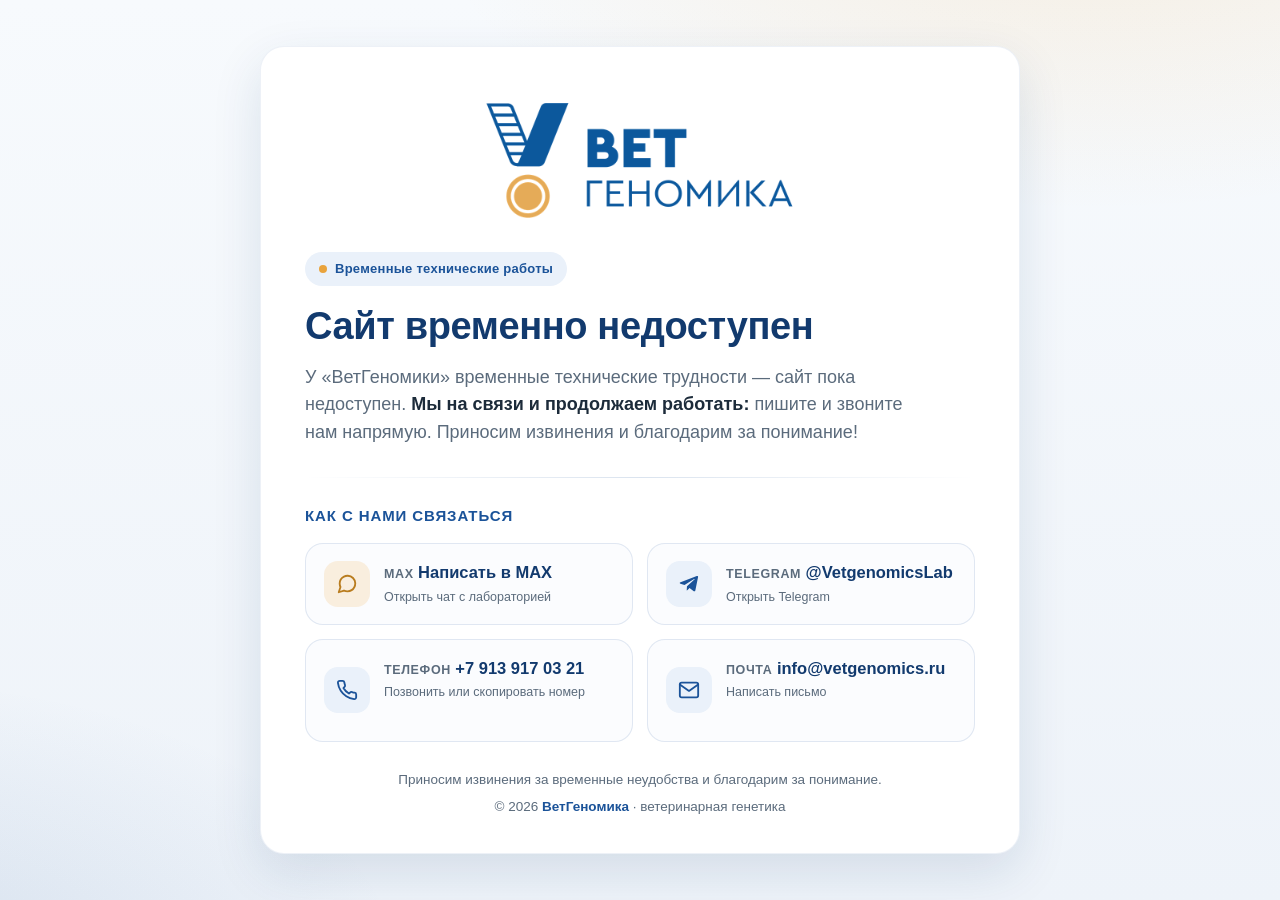
==== index.html @ 29ec6fcc "Add files via upload" ====
<!DOCTYPE html>
<html lang="ru">
<head>
<meta charset="UTF-8">
<meta name="viewport" content="width=device-width, initial-scale=1.0">
<title>ВетГеномика — сайт временно недоступен</title>
<meta name="description" content="У «ВетГеномики» временные технические трудности. Мы на связи и продолжаем работать: телефон, MAX, Telegram и почта.">
<meta property="og:title" content="ВетГеномика — сайт временно недоступен">
<meta property="og:description" content="Временные технические трудности. Мы на связи: +7 913 917 03 21, Telegram @VetgenomicsLab, info@vetgenomics.ru">
<meta property="og:type" content="website">
<link rel="icon" href="data:image/svg+xml,%3Csvg xmlns='http://www.w3.org/2000/svg' viewBox='0 0 64 64'%3E%3Ccircle cx='32' cy='32' r='30' fill='%231b5399'/%3E%3Ctext x='32' y='44' font-family='Arial' font-size='36' font-weight='bold' fill='%23fff' text-anchor='middle'%3EV%3C/text%3E%3C/svg%3E">
<style>
  :root {
    --blue: #1b5399;
    --blue-dark: #123a6e;
    --blue-soft: #eaf1fa;
    --gold: #e9a33c;
    --ink: #1c2b3a;
    --muted: #5b6b7c;
    --card: #ffffff;
    --radius: 18px;
    --shadow: 0 18px 50px rgba(18, 58, 110, 0.12);
  }

  * { margin: 0; padding: 0; box-sizing: border-box; }

  html { -webkit-text-size-adjust: 100%; }

  body {
    font-family: "Segoe UI", Roboto, "Helvetica Neue", Arial, sans-serif;
    color: var(--ink);
    background:
      radial-gradient(1100px 500px at 85% -10%, rgba(233, 163, 60, 0.14), transparent 60%),
      radial-gradient(900px 520px at -10% 110%, rgba(27, 83, 153, 0.12), transparent 60%),
      linear-gradient(180deg, #f7fafd 0%, #eef3f9 100%);
    min-height: 100vh;
    display: flex;
    align-items: center;
    justify-content: center;
    padding: 32px 16px;
    line-height: 1.55;
  }

  .wrap {
    width: 100%;
    max-width: 760px;
  }

  .card {
    background: var(--card);
    border-radius: calc(var(--radius) + 6px);
    box-shadow: var(--shadow);
    padding: 44px 44px 36px;
    border: 1px solid rgba(27, 83, 153, 0.08);
    animation: rise .5s ease both;
  }

  @keyframes rise {
    from { opacity: 0; transform: translateY(14px); }
    to   { opacity: 1; transform: none; }
  }

  .logo {
    display: block;
    width: min(320px, 78%);
    height: auto;
    margin: 0 auto 26px;
  }

  .pill {
    display: inline-flex;
    align-items: center;
    gap: 8px;
    background: var(--blue-soft);
    color: var(--blue);
    font-size: 13px;
    font-weight: 600;
    letter-spacing: .02em;
    padding: 7px 14px;
    border-radius: 999px;
    margin-bottom: 18px;
  }

  .pill .dot {
    width: 8px; height: 8px;
    border-radius: 50%;
    background: var(--gold);
    box-shadow: 0 0 0 0 rgba(233, 163, 60, .55);
    animation: pulse 2s infinite;
  }

  @keyframes pulse {
    0%   { box-shadow: 0 0 0 0 rgba(233, 163, 60, .55); }
    70%  { box-shadow: 0 0 0 9px rgba(233, 163, 60, 0); }
    100% { box-shadow: 0 0 0 0 rgba(233, 163, 60, 0); }
  }

  h1 {
    font-size: clamp(26px, 5vw, 38px);
    line-height: 1.2;
    letter-spacing: -0.01em;
    margin-bottom: 14px;
    color: var(--blue-dark);
  }

  .lead {
    font-size: clamp(16px, 2.4vw, 18px);
    color: var(--muted);
    max-width: 60ch;
    margin-bottom: 8px;
  }

  .lead strong { color: var(--ink); font-weight: 600; }

  .divider {
    height: 1px;
    background: linear-gradient(90deg, transparent, rgba(27, 83, 153, 0.16), transparent);
    margin: 30px 0 26px;
  }

  .contacts-title {
    font-size: 15px;
    font-weight: 700;
    text-transform: uppercase;
    letter-spacing: .06em;
    color: var(--blue);
    margin-bottom: 16px;
  }

  .contacts {
    display: grid;
    grid-template-columns: repeat(2, 1fr);
    gap: 14px;
  }

  .contact {
    display: flex;
    align-items: center;
    gap: 14px;
    text-decoration: none;
    color: inherit;
    background: #fbfcfe;
    border: 1px solid rgba(27, 83, 153, 0.12);
    border-radius: var(--radius);
    padding: 16px 18px;
    transition: transform .18s ease, box-shadow .18s ease, border-color .18s ease, background .18s ease;
  }

  .contact:hover,
  .contact:focus-visible {
    transform: translateY(-2px);
    border-color: rgba(27, 83, 153, 0.35);
    background: #fff;
    box-shadow: 0 12px 28px rgba(18, 58, 110, 0.12);
    outline: none;
  }

  .icon {
    flex: 0 0 46px;
    width: 46px; height: 46px;
    border-radius: 14px;
    display: grid;
    place-items: center;
    background: var(--blue-soft);
    color: var(--blue);
  }

  .icon.gold { background: rgba(233, 163, 60, 0.16); color: #b97c1e; }
  .icon svg { width: 22px; height: 22px; display: block; }

  .meta { min-width: 0; }

  .label {
    font-size: 12.5px;
    text-transform: uppercase;
    letter-spacing: .05em;
    color: var(--muted);
    font-weight: 600;
  }

  .value {
    font-size: 16.5px;
    font-weight: 700;
    color: var(--blue-dark);
    word-break: break-word;
  }

  .value small {
    display: block;
    font-size: 12.5px;
    font-weight: 500;
    color: var(--muted);
    margin-top: 2px;
  }

  .footer {
    margin-top: 28px;
    text-align: center;
    font-size: 13.5px;
    color: var(--muted);
  }

  .footer .brand { color: var(--blue); font-weight: 600; }

  .copy-note {
    display: block;
    margin-top: 4px;
    font-size: 11.5px;
    color: var(--gold);
    opacity: 0;
    transition: opacity .25s ease;
    min-height: 15px;
  }

  .contact.copied .copy-note { opacity: 1; }

  @media (max-width: 560px) {
    .card { padding: 30px 20px 26px; }
    .contacts { grid-template-columns: 1fr; }
    .logo { width: min(260px, 88%); }
    .contact { padding: 14px 15px; }
    .value { font-size: 15.5px; }
  }

  @media (prefers-reduced-motion: reduce) {
    * { animation: none !important; transition: none !important; }
  }
</style>
</head>
<body>
  <main class="wrap">
    <section class="card">
      <img class="logo" src="[data-uri]" alt="ВетГеномика — ветеринарная генетика">

      <span class="pill"><span class="dot"></span>Временные технические работы</span>

      <h1>Сайт временно недоступен</h1>

      <p class="lead">
        У «ВетГеномики» временные технические трудности — сайт пока недоступен.
        <strong>Мы на связи и продолжаем работать:</strong> пишите и звоните нам напрямую.
        Приносим извинения и благодарим за понимание!
      </p>

      <div class="divider"></div>

      <h2 class="contacts-title">Как с нами связаться</h2>

      <div class="contacts">
        <a class="contact" href="https://max.ru/u/f9LHodD0cOKUNSVTdu6Nioo7WixTDZU90xUya7tchebdJlv9yIjkWW4z6w8" target="_blank" rel="noopener">
          <span class="icon gold">
            <svg viewBox="0 0 24 24" fill="none" stroke="currentColor" stroke-width="2" stroke-linecap="round" stroke-linejoin="round" aria-hidden="true">
              <path d="M21 11.5a8.38 8.38 0 0 1-.9 3.8 8.5 8.5 0 0 1-7.6 4.7 8.38 8.38 0 0 1-3.8-.9L3 21l1.9-5.7a8.38 8.38 0 0 1-.9-3.8 8.5 8.5 0 0 1 4.7-7.6 8.38 8.38 0 0 1 3.8-.9h.5a8.48 8.48 0 0 1 8 8v.5z"/>
            </svg>
          </span>
          <span class="meta">
            <span class="label">MAX</span>
            <span class="value">Написать в MAX<small>Открыть чат с лабораторией</small></span>
          </span>
        </a>

        <a class="contact" href="https://t.me/VetgenomicsLab" target="_blank" rel="noopener">
          <span class="icon">
            <svg viewBox="0 0 24 24" fill="currentColor" aria-hidden="true">
              <path d="M21.9 4.3 18.9 19c-.2 1-.8 1.2-1.7.8l-4.6-3.4-2.2 2.1c-.2.2-.5.5-.9.5l.3-4.6 8.4-7.6c.4-.3-.1-.5-.6-.2L7.1 13 2.6 11.6c-1-.3-1-1 .2-1.4l17.7-6.8c.8-.3 1.5.2 1.4 1z"/>
            </svg>
          </span>
          <span class="meta">
            <span class="label">Telegram</span>
            <span class="value">@VetgenomicsLab<small>Открыть Telegram</small></span>
          </span>
        </a>

        <a class="contact" href="tel:+79139170321" data-copy="+7 913 917 03 21">
          <span class="icon">
            <svg viewBox="0 0 24 24" fill="none" stroke="currentColor" stroke-width="2" stroke-linecap="round" stroke-linejoin="round" aria-hidden="true">
              <path d="M22 16.9v3a2 2 0 0 1-2.2 2 19.8 19.8 0 0 1-8.6-3.1 19.5 19.5 0 0 1-6-6A19.8 19.8 0 0 1 2.1 4.2 2 2 0 0 1 4.1 2h3a2 2 0 0 1 2 1.7c.1 1 .4 1.9.7 2.8a2 2 0 0 1-.5 2.1L8.1 9.9a16 16 0 0 0 6 6l1.3-1.2a2 2 0 0 1 2.1-.5c.9.3 1.8.6 2.8.7a2 2 0 0 1 1.7 2z"/>
            </svg>
          </span>
          <span class="meta">
            <span class="label">Телефон</span>
            <span class="value">+7 913 917 03 21<small>Позвонить или скопировать номер</small></span>
            <span class="copy-note">Номер скопирован</span>
          </span>
        </a>

        <a class="contact" href="mailto:info@vetgenomics.ru" data-copy="info@vetgenomics.ru">
          <span class="icon">
            <svg viewBox="0 0 24 24" fill="none" stroke="currentColor" stroke-width="2" stroke-linecap="round" stroke-linejoin="round" aria-hidden="true">
              <rect x="2" y="4" width="20" height="16" rx="2"/>
              <path d="m22 6-10 7L2 6"/>
            </svg>
          </span>
          <span class="meta">
            <span class="label">Почта</span>
            <span class="value">info@vetgenomics.ru<small>Написать письмо</small></span>
            <span class="copy-note">Адрес скопирован</span>
          </span>
        </a>
      </div>

      <footer class="footer">
        <p>Приносим извинения за временные неудобства и благодарим за понимание.</p>
        <p style="margin-top:6px">© <span id="year">2026</span> <span class="brand">ВетГеномика</span> · ветеринарная генетика</p>
      </footer>
    </section>
  </main>

  <script>
    document.getElementById('year').textContent = new Date().getFullYear();

    function fallbackCopy(text) {
      var ta = document.createElement('textarea');
      ta.value = text;
      ta.style.position = 'fixed';
      ta.style.opacity = '0';
      document.body.appendChild(ta);
      ta.select();
      try { document.execCommand('copy'); } catch (e) {}
      document.body.removeChild(ta);
    }

    document.querySelectorAll('[data-copy]').forEach(function (el) {
      var timer;
      el.addEventListener('click', function () {
        var text = el.getAttribute('data-copy');
        if (navigator.clipboard && navigator.clipboard.writeText) {
          navigator.clipboard.writeText(text).catch(function () { fallbackCopy(text); });
        } else {
          fallbackCopy(text);
        }
        el.classList.add('copied');
        clearTimeout(timer);
        timer = setTimeout(function () { el.classList.remove('copied'); }, 1800);
      });
    });
  </script>
</body>
</html>
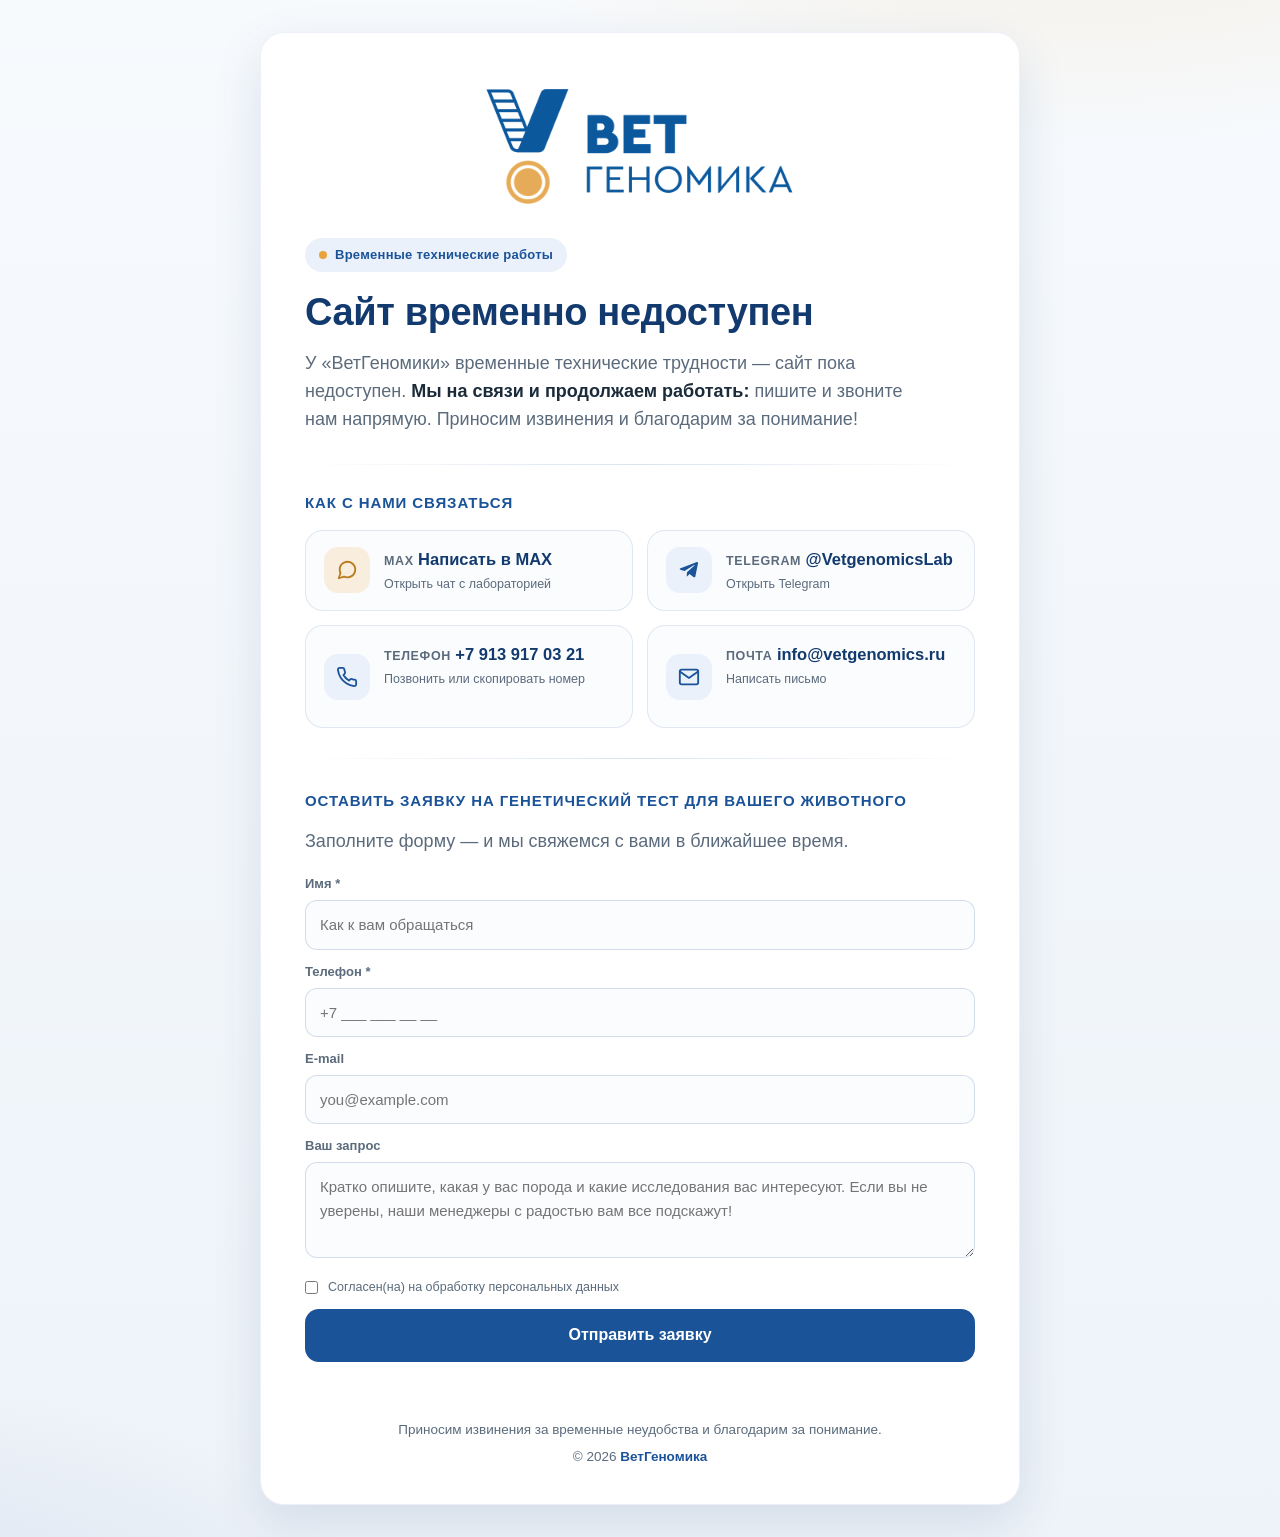
==== commit 4be20287: "Добавлена форма обратной связи" ====
--- a/index.html
+++ b/index.html
@@ -214,6 +214,84 @@
 
   .contact.copied .copy-note { opacity: 1; }
 
+  .form-wrap { margin-top: 30px; }
+
+  .form-grid { display: grid; gap: 12px; }
+
+  .field label {
+    display: block;
+    font-size: 13px;
+    font-weight: 600;
+    color: var(--muted);
+    margin-bottom: 6px;
+  }
+
+  .field input,
+  .field textarea {
+    width: 100%;
+    padding: 12px 14px;
+    font: inherit;
+    font-size: 15px;
+    color: var(--ink);
+    background: #fbfcfe;
+    border: 1px solid rgba(27, 83, 153, 0.18);
+    border-radius: 12px;
+    transition: border-color .15s ease, box-shadow .15s ease;
+    resize: vertical;
+  }
+
+  .field input:focus,
+  .field textarea:focus {
+    outline: none;
+    border-color: var(--blue);
+    box-shadow: 0 0 0 3px rgba(27, 83, 153, 0.12);
+  }
+
+  .consent {
+    display: flex;
+    align-items: flex-start;
+    gap: 10px;
+    font-size: 12.5px;
+    color: var(--muted);
+    cursor: pointer;
+  }
+
+  .consent input { margin-top: 3px; accent-color: var(--blue); }
+
+  .submit {
+    appearance: none;
+    border: none;
+    background: var(--blue);
+    color: #fff;
+    font: inherit;
+    font-size: 16px;
+    font-weight: 700;
+    padding: 14px 22px;
+    border-radius: 14px;
+    cursor: pointer;
+    transition: background .15s ease, transform .15s ease;
+  }
+
+  .submit:hover { background: var(--blue-dark); transform: translateY(-1px); }
+  .submit:disabled { opacity: .65; cursor: default; transform: none; }
+
+  .form-err {
+    min-height: 18px;
+    font-size: 13px;
+    color: #c0392b;
+  }
+
+  .form-success {
+    display: none;
+    text-align: center;
+    padding: 22px 8px;
+  }
+
+  .form-success h3 { color: var(--blue-dark); font-size: 20px; margin-bottom: 8px; }
+  .form-success p { color: var(--muted); font-size: 15px; }
+
+  .hp { position: absolute; left: -9999px; opacity: 0; height: 0; overflow: hidden; }
+
   @media (max-width: 560px) {
     .card { padding: 30px 20px 26px; }
     .contacts { grid-template-columns: 1fr; }
@@ -299,9 +377,48 @@
         </a>
       </div>
 
+      <div class="divider"></div>
+
+      <section class="form-wrap" id="lead">
+        <h2 class="contacts-title">Оставить заявку на генетический тест для вашего животного</h2>
+        <p class="lead" style="margin-bottom:18px">Заполните форму — и мы свяжемся с вами в ближайшее время.</p>
+
+        <form id="lead-form" name="lead" method="POST" data-netlify="true" netlify-honeypot="bot-field" novalidate>
+          <input type="hidden" name="form-name" value="lead">
+          <div class="hp"><label>Не заполняйте это поле: <input type="text" name="bot-field" tabindex="-1" autocomplete="off"></label></div>
+          <div class="form-grid">
+            <div class="field">
+              <label for="f-name">Имя *</label>
+              <input id="f-name" name="name" type="text" required maxlength="100" placeholder="Как к вам обращаться">
+            </div>
+            <div class="field">
+              <label for="f-phone">Телефон *</label>
+              <input id="f-phone" name="phone" type="tel" required maxlength="32" placeholder="+7 ___ ___ __ __">
+            </div>
+            <div class="field">
+              <label for="f-email">E-mail</label>
+              <input id="f-email" name="email" type="email" maxlength="120" placeholder="you@example.com">
+            </div>
+            <div class="field">
+              <label for="f-comment">Ваш запрос</label>
+              <textarea id="f-comment" name="comment" rows="3" maxlength="2000" placeholder="Кратко опишите, какая у вас порода и какие исследования вас интересуют. Если вы не уверены, наши менеджеры с радостью вам все подскажут!"></textarea>
+            </div>
+            <label class="consent"><input type="checkbox" id="f-consent"><span>Согласен(на) на обработку персональных данных</span></label>
+            <button class="submit" type="submit">Отправить заявку</button>
+            <p class="form-err" id="form-err" role="alert"></p>
+          </div>
+        </form>
+
+        <div class="form-success" id="form-success">
+          <h3>Заявка отправлена!</h3>
+          <p id="success-note">Мы свяжемся с вами в ближайшее время.</p>
+          <p style="margin-top:10px">Если вопрос срочный — звоните <strong>+7 913 917 03 21</strong>.</p>
+        </div>
+      </section>
+
       <footer class="footer">
         <p>Приносим извинения за временные неудобства и благодарим за понимание.</p>
-        <p style="margin-top:6px">© <span id="year">2026</span> <span class="brand">ВетГеномика</span> · ветеринарная генетика</p>
+        <p style="margin-top:6px">© <span id="year">2026</span> <span class="brand">ВетГеномика</span></p>
       </footer>
     </section>
   </main>
@@ -334,6 +451,73 @@
         timer = setTimeout(function () { el.classList.remove('copied'); }, 1800);
       });
     });
+
+    var CONFIG = { endpoint: "https://vetgenomics-lead.viftnsk.workers.dev" };
+
+    var form = document.getElementById('lead-form');
+    var errBox = document.getElementById('form-err');
+    var successBox = document.getElementById('form-success');
+
+    function showSuccess(note) {
+      form.style.display = 'none';
+      if (note) document.getElementById('success-note').textContent = note;
+      successBox.style.display = 'block';
+    }
+
+    form.addEventListener('submit', function (e) {
+      e.preventDefault();
+      errBox.textContent = '';
+      var f = form.elements;
+      var name = f['name'].value.trim();
+      var phone = f['phone'].value.trim();
+      var email = f['email'].value.trim();
+      var comment = f['comment'].value.trim();
+      if (f['bot-field'].value) return;
+      if (name.length < 2) { errBox.textContent = 'Укажите имя.'; return; }
+      if (phone.replace(/\D/g, '').length < 10) { errBox.textContent = 'Укажите корректный телефон.'; return; }
+      if (email && !/^[^\s@]+@[^\s@]+\.[^\s@]+$/.test(email)) { errBox.textContent = 'Проверьте адрес e-mail.'; return; }
+      if (!document.getElementById('f-consent').checked) { errBox.textContent = 'Отметьте согласие на обработку данных.'; return; }
+
+      var btn = form.querySelector('.submit');
+      btn.disabled = true;
+      btn.textContent = 'Отправляем…';
+
+      function onError() {
+        btn.disabled = false;
+        btn.textContent = 'Отправить заявку';
+        errBox.textContent = 'Не удалось отправить заявку. Позвоните: +7 913 917 03 21 или напишите: info@vetgenomics.ru.';
+      }
+
+      var data = { name: name, phone: phone, email: email, comment: comment, source: location.href };
+
+      if (CONFIG.endpoint) {
+        fetch(CONFIG.endpoint, {
+          method: 'POST',
+          headers: { 'Content-Type': 'application/json', 'Accept': 'application/json' },
+          body: JSON.stringify(data)
+        }).then(function (r) {
+          if (!r.ok) throw new Error();
+          showSuccess();
+        }).catch(onError);
+        return;
+      }
+
+      if (location.hostname.indexOf('netlify') !== -1) {
+        fetch('/', {
+          method: 'POST',
+          headers: { 'Content-Type': 'application/x-www-form-urlencoded' },
+          body: new URLSearchParams({ 'form-name': 'lead', name: name, phone: phone, email: email, comment: comment }).toString()
+        }).then(function (r) {
+          if (!r.ok) throw new Error();
+          showSuccess();
+        }).catch(onError);
+        return;
+      }
+
+      var mailBody = 'Имя: ' + name + '\nТелефон: ' + phone + '\nE-mail: ' + (email || '—') + '\n\n' + (comment || '');
+      window.location.href = 'mailto:info@vetgenomics.ru?subject=' + encodeURIComponent('Заявка с сайта-заглушки') + '&body=' + encodeURIComponent(mailBody);
+      showSuccess('Мы подготовили письмо в вашем почтовом клиенте — отправьте его. Если окно почты не открылось, напишите на info@vetgenomics.ru.');
+    });
   </script>
 </body>
 </html>
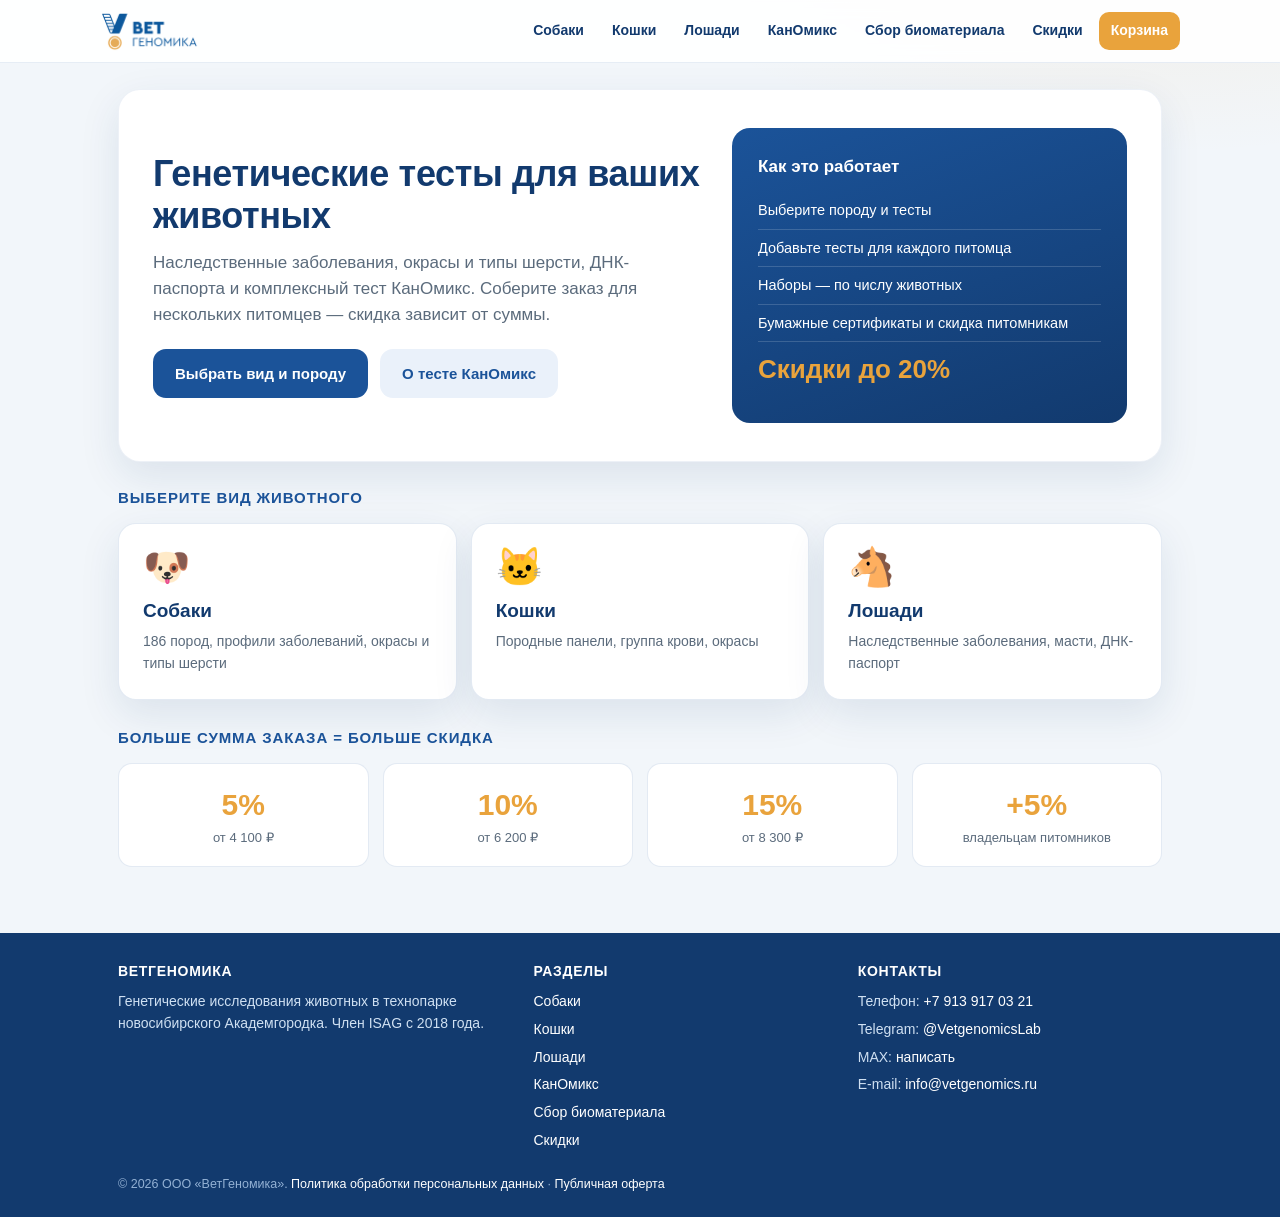
==== commit 3a2a2d91: "Сайт с корзиной" ====
--- a/index.html
+++ b/index.html
@@ -3,521 +3,68 @@
 <head>
 <meta charset="UTF-8">
 <meta name="viewport" content="width=device-width, initial-scale=1.0">
-<title>ВетГеномика — сайт временно недоступен</title>
-<meta name="description" content="У «ВетГеномики» временные технические трудности. Мы на связи и продолжаем работать: телефон, MAX, Telegram и почта.">
-<meta property="og:title" content="ВетГеномика — сайт временно недоступен">
-<meta property="og:description" content="Временные технические трудности. Мы на связи: +7 913 917 03 21, Telegram @VetgenomicsLab, info@vetgenomics.ru">
-<meta property="og:type" content="website">
+<title>ВетГеномика — генетические тесты с корзиной и заказом</title>
+<meta name="description" content="Генетические тесты для животных: наследственные заболевания, окрасы и типы шерсти, ДНК-тест КанОмикс. Закажите тесты для ваших питомцев онлайн.">
 <link rel="icon" href="data:image/svg+xml,%3Csvg xmlns='http://www.w3.org/2000/svg' viewBox='0 0 64 64'%3E%3Ccircle cx='32' cy='32' r='30' fill='%231b5399'/%3E%3Ctext x='32' y='44' font-family='Arial' font-size='36' font-weight='bold' fill='%23fff' text-anchor='middle'%3EV%3C/text%3E%3C/svg%3E">
-<style>
-  :root {
-    --blue: #1b5399;
-    --blue-dark: #123a6e;
-    --blue-soft: #eaf1fa;
-    --gold: #e9a33c;
-    --ink: #1c2b3a;
-    --muted: #5b6b7c;
-    --card: #ffffff;
-    --radius: 18px;
-    --shadow: 0 18px 50px rgba(18, 58, 110, 0.12);
-  }
-
-  * { margin: 0; padding: 0; box-sizing: border-box; }
-
-  html { -webkit-text-size-adjust: 100%; }
-
-  body {
-    font-family: "Segoe UI", Roboto, "Helvetica Neue", Arial, sans-serif;
-    color: var(--ink);
-    background:
-      radial-gradient(1100px 500px at 85% -10%, rgba(233, 163, 60, 0.14), transparent 60%),
-      radial-gradient(900px 520px at -10% 110%, rgba(27, 83, 153, 0.12), transparent 60%),
-      linear-gradient(180deg, #f7fafd 0%, #eef3f9 100%);
-    min-height: 100vh;
-    display: flex;
-    align-items: center;
-    justify-content: center;
-    padding: 32px 16px;
-    line-height: 1.55;
-  }
-
-  .wrap {
-    width: 100%;
-    max-width: 760px;
-  }
-
-  .card {
-    background: var(--card);
-    border-radius: calc(var(--radius) + 6px);
-    box-shadow: var(--shadow);
-    padding: 44px 44px 36px;
-    border: 1px solid rgba(27, 83, 153, 0.08);
-    animation: rise .5s ease both;
-  }
-
-  @keyframes rise {
-    from { opacity: 0; transform: translateY(14px); }
-    to   { opacity: 1; transform: none; }
-  }
-
-  .logo {
-    display: block;
-    width: min(320px, 78%);
-    height: auto;
-    margin: 0 auto 26px;
-  }
-
-  .pill {
-    display: inline-flex;
-    align-items: center;
-    gap: 8px;
-    background: var(--blue-soft);
-    color: var(--blue);
-    font-size: 13px;
-    font-weight: 600;
-    letter-spacing: .02em;
-    padding: 7px 14px;
-    border-radius: 999px;
-    margin-bottom: 18px;
-  }
-
-  .pill .dot {
-    width: 8px; height: 8px;
-    border-radius: 50%;
-    background: var(--gold);
-    box-shadow: 0 0 0 0 rgba(233, 163, 60, .55);
-    animation: pulse 2s infinite;
-  }
-
-  @keyframes pulse {
-    0%   { box-shadow: 0 0 0 0 rgba(233, 163, 60, .55); }
-    70%  { box-shadow: 0 0 0 9px rgba(233, 163, 60, 0); }
-    100% { box-shadow: 0 0 0 0 rgba(233, 163, 60, 0); }
-  }
-
-  h1 {
-    font-size: clamp(26px, 5vw, 38px);
-    line-height: 1.2;
-    letter-spacing: -0.01em;
-    margin-bottom: 14px;
-    color: var(--blue-dark);
-  }
-
-  .lead {
-    font-size: clamp(16px, 2.4vw, 18px);
-    color: var(--muted);
-    max-width: 60ch;
-    margin-bottom: 8px;
-  }
-
-  .lead strong { color: var(--ink); font-weight: 600; }
-
-  .divider {
-    height: 1px;
-    background: linear-gradient(90deg, transparent, rgba(27, 83, 153, 0.16), transparent);
-    margin: 30px 0 26px;
-  }
-
-  .contacts-title {
-    font-size: 15px;
-    font-weight: 700;
-    text-transform: uppercase;
-    letter-spacing: .06em;
-    color: var(--blue);
-    margin-bottom: 16px;
-  }
-
-  .contacts {
-    display: grid;
-    grid-template-columns: repeat(2, 1fr);
-    gap: 14px;
-  }
-
-  .contact {
-    display: flex;
-    align-items: center;
-    gap: 14px;
-    text-decoration: none;
-    color: inherit;
-    background: #fbfcfe;
-    border: 1px solid rgba(27, 83, 153, 0.12);
-    border-radius: var(--radius);
-    padding: 16px 18px;
-    transition: transform .18s ease, box-shadow .18s ease, border-color .18s ease, background .18s ease;
-  }
-
-  .contact:hover,
-  .contact:focus-visible {
-    transform: translateY(-2px);
-    border-color: rgba(27, 83, 153, 0.35);
-    background: #fff;
-    box-shadow: 0 12px 28px rgba(18, 58, 110, 0.12);
-    outline: none;
-  }
-
-  .icon {
-    flex: 0 0 46px;
-    width: 46px; height: 46px;
-    border-radius: 14px;
-    display: grid;
-    place-items: center;
-    background: var(--blue-soft);
-    color: var(--blue);
-  }
-
-  .icon.gold { background: rgba(233, 163, 60, 0.16); color: #b97c1e; }
-  .icon svg { width: 22px; height: 22px; display: block; }
-
-  .meta { min-width: 0; }
-
-  .label {
-    font-size: 12.5px;
-    text-transform: uppercase;
-    letter-spacing: .05em;
-    color: var(--muted);
-    font-weight: 600;
-  }
-
-  .value {
-    font-size: 16.5px;
-    font-weight: 700;
-    color: var(--blue-dark);
-    word-break: break-word;
-  }
-
-  .value small {
-    display: block;
-    font-size: 12.5px;
-    font-weight: 500;
-    color: var(--muted);
-    margin-top: 2px;
-  }
-
-  .footer {
-    margin-top: 28px;
-    text-align: center;
-    font-size: 13.5px;
-    color: var(--muted);
-  }
-
-  .footer .brand { color: var(--blue); font-weight: 600; }
-
-  .copy-note {
-    display: block;
-    margin-top: 4px;
-    font-size: 11.5px;
-    color: var(--gold);
-    opacity: 0;
-    transition: opacity .25s ease;
-    min-height: 15px;
-  }
-
-  .contact.copied .copy-note { opacity: 1; }
-
-  .form-wrap { margin-top: 30px; }
-
-  .form-grid { display: grid; gap: 12px; }
-
-  .field label {
-    display: block;
-    font-size: 13px;
-    font-weight: 600;
-    color: var(--muted);
-    margin-bottom: 6px;
-  }
-
-  .field input,
-  .field textarea {
-    width: 100%;
-    padding: 12px 14px;
-    font: inherit;
-    font-size: 15px;
-    color: var(--ink);
-    background: #fbfcfe;
-    border: 1px solid rgba(27, 83, 153, 0.18);
-    border-radius: 12px;
-    transition: border-color .15s ease, box-shadow .15s ease;
-    resize: vertical;
-  }
-
-  .field input:focus,
-  .field textarea:focus {
-    outline: none;
-    border-color: var(--blue);
-    box-shadow: 0 0 0 3px rgba(27, 83, 153, 0.12);
-  }
-
-  .consent {
-    display: flex;
-    align-items: flex-start;
-    gap: 10px;
-    font-size: 12.5px;
-    color: var(--muted);
-    cursor: pointer;
-  }
-
-  .consent input { margin-top: 3px; accent-color: var(--blue); }
-
-  .submit {
-    appearance: none;
-    border: none;
-    background: var(--blue);
-    color: #fff;
-    font: inherit;
-    font-size: 16px;
-    font-weight: 700;
-    padding: 14px 22px;
-    border-radius: 14px;
-    cursor: pointer;
-    transition: background .15s ease, transform .15s ease;
-  }
-
-  .submit:hover { background: var(--blue-dark); transform: translateY(-1px); }
-  .submit:disabled { opacity: .65; cursor: default; transform: none; }
-
-  .form-err {
-    min-height: 18px;
-    font-size: 13px;
-    color: #c0392b;
-  }
-
-  .form-success {
-    display: none;
-    text-align: center;
-    padding: 22px 8px;
-  }
-
-  .form-success h3 { color: var(--blue-dark); font-size: 20px; margin-bottom: 8px; }
-  .form-success p { color: var(--muted); font-size: 15px; }
-
-  .hp { position: absolute; left: -9999px; opacity: 0; height: 0; overflow: hidden; }
-
-  @media (max-width: 560px) {
-    .card { padding: 30px 20px 26px; }
-    .contacts { grid-template-columns: 1fr; }
-    .logo { width: min(260px, 88%); }
-    .contact { padding: 14px 15px; }
-    .value { font-size: 15.5px; }
-  }
-
-  @media (prefers-reduced-motion: reduce) {
-    * { animation: none !important; transition: none !important; }
-  }
-</style>
+<link rel="stylesheet" href="style.css">
 </head>
 <body>
-  <main class="wrap">
-    <section class="card">
-      <img class="logo" src="[data-uri]" alt="ВетГеномика — ветеринарная генетика">
 
-      <span class="pill"><span class="dot"></span>Временные технические работы</span>
+<header class="topbar">
+  <div class="wrap topbar-in">
+    <a class="brand" href="#/"><img src="assets/logo.png" alt="ВетГеномика"></a>
+    <button class="burger" id="burger" aria-label="Меню">☰</button>
+    <nav class="nav" id="nav">
+      <a href="#/dogs" data-nav="dogs">Собаки</a>
+      <a href="#/cats" data-nav="cats">Кошки</a>
+      <a href="#/horses" data-nav="horses">Лошади</a>
+      <a href="#/canomix" data-nav="canomix">КанОмикс</a>
+      <a href="#/sampling" data-nav="sampling">Сбор биоматериала</a>
+      <a href="#/discounts" data-nav="discounts">Скидки</a>
+      <a class="cart-link" href="#/cart" data-nav="cart">Корзина<span class="cart-badge" id="cart-badge" style="display:none">0</span></a>
+    </nav>
+  </div>
+</header>
 
-      <h1>Сайт временно недоступен</h1>
+<main>
+  <div class="wrap" id="app"></div>
+</main>
 
-      <p class="lead">
-        У «ВетГеномики» временные технические трудности — сайт пока недоступен.
-        <strong>Мы на связи и продолжаем работать:</strong> пишите и звоните нам напрямую.
-        Приносим извинения и благодарим за понимание!
-      </p>
+<footer class="site">
+  <div class="wrap">
+    <div class="foot-grid">
+      <div>
+        <h4>ВетГеномика</h4>
+        <p style="font-size:14px">Генетические исследования животных в технопарке новосибирского Академгородка. Член ISAG с 2018 года.</p>
+      </div>
+      <div>
+        <h4>Разделы</h4>
+        <ul>
+          <li><a href="#/dogs">Собаки</a></li>
+          <li><a href="#/cats">Кошки</a></li>
+          <li><a href="#/horses">Лошади</a></li>
+          <li><a href="#/canomix">КанОмикс</a></li>
+          <li><a href="#/sampling">Сбор биоматериала</a></li>
+          <li><a href="#/discounts">Скидки</a></li>
+        </ul>
+      </div>
+      <div>
+        <h4>Контакты</h4>
+        <ul>
+          <li>Телефон: <a href="tel:+79139170321">+7 913 917 03 21</a></li>
+          <li>Telegram: <a href="https://t.me/VetgenomicsLab" target="_blank" rel="noopener">@VetgenomicsLab</a></li>
+          <li>MAX: <a href="https://max.ru/u/f9LHodD0cOKUNSVTdu6Nioo7WixTDZU90xUya7tchebdJlv9yIjkWW4z6w8" target="_blank" rel="noopener">написать</a></li>
+          <li>E-mail: <a href="mailto:info@vetgenomics.ru">info@vetgenomics.ru</a></li>
+        </ul>
+      </div>
+    </div>
+    <p class="foot-note">© <span id="year">2026</span> ООО «ВетГеномика». <a href="#/privacy">Политика обработки персональных данных</a> · <a href="#/offer">Публичная оферта</a></p>
+  </div>
+</footer>
 
-      <div class="divider"></div>
+<div class="modal-back" id="modal"><div class="modal" id="modal-body"></div></div>
 
-      <h2 class="contacts-title">Как с нами связаться</h2>
-
-      <div class="contacts">
-        <a class="contact" href="https://max.ru/u/f9LHodD0cOKUNSVTdu6Nioo7WixTDZU90xUya7tchebdJlv9yIjkWW4z6w8" target="_blank" rel="noopener">
-          <span class="icon gold">
-            <svg viewBox="0 0 24 24" fill="none" stroke="currentColor" stroke-width="2" stroke-linecap="round" stroke-linejoin="round" aria-hidden="true">
-              <path d="M21 11.5a8.38 8.38 0 0 1-.9 3.8 8.5 8.5 0 0 1-7.6 4.7 8.38 8.38 0 0 1-3.8-.9L3 21l1.9-5.7a8.38 8.38 0 0 1-.9-3.8 8.5 8.5 0 0 1 4.7-7.6 8.38 8.38 0 0 1 3.8-.9h.5a8.48 8.48 0 0 1 8 8v.5z"/>
-            </svg>
-          </span>
-          <span class="meta">
-            <span class="label">MAX</span>
-            <span class="value">Написать в MAX<small>Открыть чат с лабораторией</small></span>
-          </span>
-        </a>
-
-        <a class="contact" href="https://t.me/VetgenomicsLab" target="_blank" rel="noopener">
-          <span class="icon">
-            <svg viewBox="0 0 24 24" fill="currentColor" aria-hidden="true">
-              <path d="M21.9 4.3 18.9 19c-.2 1-.8 1.2-1.7.8l-4.6-3.4-2.2 2.1c-.2.2-.5.5-.9.5l.3-4.6 8.4-7.6c.4-.3-.1-.5-.6-.2L7.1 13 2.6 11.6c-1-.3-1-1 .2-1.4l17.7-6.8c.8-.3 1.5.2 1.4 1z"/>
-            </svg>
-          </span>
-          <span class="meta">
-            <span class="label">Telegram</span>
-            <span class="value">@VetgenomicsLab<small>Открыть Telegram</small></span>
-          </span>
-        </a>
-
-        <a class="contact" href="tel:+79139170321" data-copy="+7 913 917 03 21">
-          <span class="icon">
-            <svg viewBox="0 0 24 24" fill="none" stroke="currentColor" stroke-width="2" stroke-linecap="round" stroke-linejoin="round" aria-hidden="true">
-              <path d="M22 16.9v3a2 2 0 0 1-2.2 2 19.8 19.8 0 0 1-8.6-3.1 19.5 19.5 0 0 1-6-6A19.8 19.8 0 0 1 2.1 4.2 2 2 0 0 1 4.1 2h3a2 2 0 0 1 2 1.7c.1 1 .4 1.9.7 2.8a2 2 0 0 1-.5 2.1L8.1 9.9a16 16 0 0 0 6 6l1.3-1.2a2 2 0 0 1 2.1-.5c.9.3 1.8.6 2.8.7a2 2 0 0 1 1.7 2z"/>
-            </svg>
-          </span>
-          <span class="meta">
-            <span class="label">Телефон</span>
-            <span class="value">+7 913 917 03 21<small>Позвонить или скопировать номер</small></span>
-            <span class="copy-note">Номер скопирован</span>
-          </span>
-        </a>
-
-        <a class="contact" href="mailto:info@vetgenomics.ru" data-copy="info@vetgenomics.ru">
-          <span class="icon">
-            <svg viewBox="0 0 24 24" fill="none" stroke="currentColor" stroke-width="2" stroke-linecap="round" stroke-linejoin="round" aria-hidden="true">
-              <rect x="2" y="4" width="20" height="16" rx="2"/>
-              <path d="m22 6-10 7L2 6"/>
-            </svg>
-          </span>
-          <span class="meta">
-            <span class="label">Почта</span>
-            <span class="value">info@vetgenomics.ru<small>Написать письмо</small></span>
-            <span class="copy-note">Адрес скопирован</span>
-          </span>
-        </a>
-      </div>
-
-      <div class="divider"></div>
-
-      <section class="form-wrap" id="lead">
-        <h2 class="contacts-title">Оставить заявку на генетический тест для вашего животного</h2>
-        <p class="lead" style="margin-bottom:18px">Заполните форму — и мы свяжемся с вами в ближайшее время.</p>
-
-        <form id="lead-form" name="lead" method="POST" data-netlify="true" netlify-honeypot="bot-field" novalidate>
-          <input type="hidden" name="form-name" value="lead">
-          <div class="hp"><label>Не заполняйте это поле: <input type="text" name="bot-field" tabindex="-1" autocomplete="off"></label></div>
-          <div class="form-grid">
-            <div class="field">
-              <label for="f-name">Имя *</label>
-              <input id="f-name" name="name" type="text" required maxlength="100" placeholder="Как к вам обращаться">
-            </div>
-            <div class="field">
-              <label for="f-phone">Телефон *</label>
-              <input id="f-phone" name="phone" type="tel" required maxlength="32" placeholder="+7 ___ ___ __ __">
-            </div>
-            <div class="field">
-              <label for="f-email">E-mail</label>
-              <input id="f-email" name="email" type="email" maxlength="120" placeholder="you@example.com">
-            </div>
-            <div class="field">
-              <label for="f-comment">Ваш запрос</label>
-              <textarea id="f-comment" name="comment" rows="3" maxlength="2000" placeholder="Кратко опишите, какая у вас порода и какие исследования вас интересуют. Если вы не уверены, наши менеджеры с радостью вам все подскажут!"></textarea>
-            </div>
-            <label class="consent"><input type="checkbox" id="f-consent"><span>Согласен(на) на обработку персональных данных</span></label>
-            <button class="submit" type="submit">Отправить заявку</button>
-            <p class="form-err" id="form-err" role="alert"></p>
-          </div>
-        </form>
-
-        <div class="form-success" id="form-success">
-          <h3>Заявка отправлена!</h3>
-          <p id="success-note">Мы свяжемся с вами в ближайшее время.</p>
-          <p style="margin-top:10px">Если вопрос срочный — звоните <strong>+7 913 917 03 21</strong>.</p>
-        </div>
-      </section>
-
-      <footer class="footer">
-        <p>Приносим извинения за временные неудобства и благодарим за понимание.</p>
-        <p style="margin-top:6px">© <span id="year">2026</span> <span class="brand">ВетГеномика</span></p>
-      </footer>
-    </section>
-  </main>
-
-  <script>
-    document.getElementById('year').textContent = new Date().getFullYear();
-
-    function fallbackCopy(text) {
-      var ta = document.createElement('textarea');
-      ta.value = text;
-      ta.style.position = 'fixed';
-      ta.style.opacity = '0';
-      document.body.appendChild(ta);
-      ta.select();
-      try { document.execCommand('copy'); } catch (e) {}
-      document.body.removeChild(ta);
-    }
-
-    document.querySelectorAll('[data-copy]').forEach(function (el) {
-      var timer;
-      el.addEventListener('click', function () {
-        var text = el.getAttribute('data-copy');
-        if (navigator.clipboard && navigator.clipboard.writeText) {
-          navigator.clipboard.writeText(text).catch(function () { fallbackCopy(text); });
-        } else {
-          fallbackCopy(text);
-        }
-        el.classList.add('copied');
-        clearTimeout(timer);
-        timer = setTimeout(function () { el.classList.remove('copied'); }, 1800);
-      });
-    });
-
-    var CONFIG = { endpoint: "https://vetgenomics-lead.viftnsk.workers.dev" };
-
-    var form = document.getElementById('lead-form');
-    var errBox = document.getElementById('form-err');
-    var successBox = document.getElementById('form-success');
-
-    function showSuccess(note) {
-      form.style.display = 'none';
-      if (note) document.getElementById('success-note').textContent = note;
-      successBox.style.display = 'block';
-    }
-
-    form.addEventListener('submit', function (e) {
-      e.preventDefault();
-      errBox.textContent = '';
-      var f = form.elements;
-      var name = f['name'].value.trim();
-      var phone = f['phone'].value.trim();
-      var email = f['email'].value.trim();
-      var comment = f['comment'].value.trim();
-      if (f['bot-field'].value) return;
-      if (name.length < 2) { errBox.textContent = 'Укажите имя.'; return; }
-      if (phone.replace(/\D/g, '').length < 10) { errBox.textContent = 'Укажите корректный телефон.'; return; }
-      if (email && !/^[^\s@]+@[^\s@]+\.[^\s@]+$/.test(email)) { errBox.textContent = 'Проверьте адрес e-mail.'; return; }
-      if (!document.getElementById('f-consent').checked) { errBox.textContent = 'Отметьте согласие на обработку данных.'; return; }
-
-      var btn = form.querySelector('.submit');
-      btn.disabled = true;
-      btn.textContent = 'Отправляем…';
-
-      function onError() {
-        btn.disabled = false;
-        btn.textContent = 'Отправить заявку';
-        errBox.textContent = 'Не удалось отправить заявку. Позвоните: +7 913 917 03 21 или напишите: info@vetgenomics.ru.';
-      }
-
-      var data = { name: name, phone: phone, email: email, comment: comment, source: location.href };
-
-      if (CONFIG.endpoint) {
-        fetch(CONFIG.endpoint, {
-          method: 'POST',
-          headers: { 'Content-Type': 'application/json', 'Accept': 'application/json' },
-          body: JSON.stringify(data)
-        }).then(function (r) {
-          if (!r.ok) throw new Error();
-          showSuccess();
-        }).catch(onError);
-        return;
-      }
-
-      if (location.hostname.indexOf('netlify') !== -1) {
-        fetch('/', {
-          method: 'POST',
-          headers: { 'Content-Type': 'application/x-www-form-urlencoded' },
-          body: new URLSearchParams({ 'form-name': 'lead', name: name, phone: phone, email: email, comment: comment }).toString()
-        }).then(function (r) {
-          if (!r.ok) throw new Error();
-          showSuccess();
-        }).catch(onError);
-        return;
-      }
-
-      var mailBody = 'Имя: ' + name + '\nТелефон: ' + phone + '\nE-mail: ' + (email || '—') + '\n\n' + (comment || '');
-      window.location.href = 'mailto:info@vetgenomics.ru?subject=' + encodeURIComponent('Заявка с сайта-заглушки') + '&body=' + encodeURIComponent(mailBody);
-      showSuccess('Мы подготовили письмо в вашем почтовом клиенте — отправьте его. Если окно почты не открылось, напишите на info@vetgenomics.ru.');
-    });
-  </script>
+<script src="data.js"></script>
+<script src="app.js"></script>
 </body>
 </html>
--- a/style.css
+++ b/style.css
@@ -0,0 +1,351 @@
+:root {
+  --blue: #1b5399;
+  --blue-dark: #123a6e;
+  --blue-soft: #eaf1fa;
+  --gold: #e9a33c;
+  --gold-soft: rgba(233, 163, 60, 0.14);
+  --ink: #1c2b3a;
+  --muted: #5b6b7c;
+  --card: #fff;
+  --bg: #f2f6fa;
+  --radius: 16px;
+  --shadow: 0 14px 40px rgba(18, 58, 110, 0.10);
+  --ok: #1e8e4e;
+  --err: #c0392b;
+}
+
+* { margin: 0; padding: 0; box-sizing: border-box; }
+
+html { -webkit-text-size-adjust: 100%; scroll-behavior: smooth; }
+
+body {
+  font-family: "Segoe UI", Roboto, "Helvetica Neue", Arial, sans-serif;
+  color: var(--ink);
+  background:
+    radial-gradient(900px 420px at 90% -8%, rgba(233, 163, 60, 0.12), transparent 60%),
+    radial-gradient(800px 460px at -8% 108%, rgba(27, 83, 153, 0.10), transparent 60%),
+    var(--bg);
+  line-height: 1.55;
+  min-height: 100vh;
+  display: flex;
+  flex-direction: column;
+}
+
+a { color: var(--blue); }
+
+img { max-width: 100%; display: block; }
+
+.wrap { width: 100%; max-width: 1080px; margin: 0 auto; padding: 0 18px; }
+
+/* ---------- header ---------- */
+.topbar {
+  position: sticky; top: 0; z-index: 50;
+  background: rgba(255, 255, 255, 0.92);
+  backdrop-filter: blur(8px);
+  border-bottom: 1px solid rgba(27, 83, 153, 0.10);
+}
+
+.topbar-in {
+  display: flex; align-items: center; gap: 18px;
+  padding: 10px 0; flex-wrap: wrap;
+}
+
+.brand { display: flex; align-items: center; text-decoration: none; }
+.brand img { height: 42px; width: auto; }
+
+.nav { display: flex; gap: 4px; flex-wrap: wrap; margin-left: auto; align-items: center; }
+
+.nav a {
+  text-decoration: none; color: var(--blue-dark);
+  font-size: 14px; font-weight: 600;
+  padding: 8px 12px; border-radius: 10px;
+  transition: background .15s ease, color .15s ease;
+}
+
+.nav a:hover { background: var(--blue-soft); color: var(--blue); }
+.nav a.active { background: var(--blue); color: #fff; }
+
+.nav .cart-link {
+  background: var(--gold); color: #fff; position: relative;
+}
+.nav .cart-link:hover { background: #d18f2c; color: #fff; }
+.cart-badge {
+  background: var(--blue); color: #fff; border-radius: 999px;
+  font-size: 11px; padding: 1px 7px; margin-left: 6px;
+}
+
+.burger {
+  display: none; border: 1px solid rgba(27,83,153,.25); background: #fff;
+  border-radius: 10px; padding: 8px 12px; font-size: 18px; cursor: pointer;
+  margin-left: auto;
+}
+
+/* ---------- common blocks ---------- */
+main { flex: 1; padding: 26px 0 40px; }
+
+.hero {
+  background: var(--card); border-radius: 22px; box-shadow: var(--shadow);
+  border: 1px solid rgba(27, 83, 153, 0.08);
+  padding: 38px 34px; margin-bottom: 24px;
+  display: grid; grid-template-columns: 1.4fr 1fr; gap: 26px; align-items: center;
+}
+
+.hero h1 { font-size: clamp(24px, 4vw, 36px); line-height: 1.18; color: var(--blue-dark); letter-spacing: -.01em; }
+.hero p { color: var(--muted); font-size: 17px; margin-top: 12px; max-width: 52ch; }
+
+.hero-actions { display: flex; gap: 12px; margin-top: 20px; flex-wrap: wrap; }
+
+.hero-side {
+  background: linear-gradient(160deg, var(--blue) 0%, var(--blue-dark) 100%);
+  color: #fff; border-radius: 18px; padding: 26px;
+}
+
+.hero-side h3 { font-size: 17px; margin-bottom: 12px; }
+.hero-side ul { list-style: none; }
+.hero-side li { padding: 7px 0; border-bottom: 1px solid rgba(255,255,255,.16); font-size: 14.5px; }
+.hero-side li:last-child { border-bottom: 0; }
+.hero-side .big { font-size: 26px; font-weight: 800; color: var(--gold); }
+
+.btn {
+  display: inline-block; text-decoration: none; text-align: center;
+  background: var(--blue); color: #fff; font-weight: 700; font-size: 15px;
+  padding: 13px 22px; border-radius: 13px; border: none; cursor: pointer;
+  transition: background .15s ease, transform .15s ease;
+}
+
+.btn:hover { background: var(--blue-dark); transform: translateY(-1px); }
+.btn.gold { background: var(--gold); color: #fff; }
+.btn.gold:hover { background: #d18f2c; }
+.btn.ghost { background: var(--blue-soft); color: var(--blue); }
+.btn.ghost:hover { background: #dce9f8; }
+.btn.small { padding: 8px 14px; font-size: 13.5px; border-radius: 10px; }
+.btn:disabled { opacity: .55; cursor: default; transform: none; }
+
+.section { margin-bottom: 26px; }
+
+h2.sec-title {
+  font-size: 15px; text-transform: uppercase; letter-spacing: .06em;
+  color: var(--blue); margin-bottom: 14px; font-weight: 700;
+}
+
+h1.page-title { font-size: clamp(22px, 3.6vw, 30px); color: var(--blue-dark); margin-bottom: 6px; }
+p.page-sub { color: var(--muted); margin-bottom: 20px; max-width: 70ch; }
+
+.card {
+  background: var(--card); border-radius: var(--radius);
+  border: 1px solid rgba(27, 83, 153, 0.10); box-shadow: 0 8px 26px rgba(18,58,110,.06);
+  padding: 22px;
+}
+
+.grid { display: grid; gap: 14px; }
+.grid.cols-2 { grid-template-columns: repeat(2, 1fr); }
+.grid.cols-3 { grid-template-columns: repeat(3, 1fr); }
+.grid.cols-4 { grid-template-columns: repeat(4, 1fr); }
+
+/* species cards */
+.sp-card {
+  display: block; text-decoration: none; color: inherit;
+  background: var(--card); border-radius: 18px; padding: 24px;
+  border: 1px solid rgba(27, 83, 153, 0.12); box-shadow: var(--shadow);
+  transition: transform .16s ease, box-shadow .16s ease, border-color .16s ease;
+}
+
+.sp-card:hover { transform: translateY(-3px); border-color: rgba(27,83,153,.35); box-shadow: 0 18px 42px rgba(18,58,110,.14); }
+.sp-card .emoji { font-size: 38px; line-height: 1; margin-bottom: 10px; }
+.sp-card h3 { color: var(--blue-dark); font-size: 19px; }
+.sp-card p { color: var(--muted); font-size: 14px; margin-top: 6px; }
+
+/* breed list */
+.breed-tools { display: flex; gap: 12px; align-items: center; margin-bottom: 16px; flex-wrap: wrap; }
+
+input[type="text"], input[type="tel"], input[type="email"], input[type="number"], textarea, select {
+  font: inherit; width: 100%; padding: 12px 14px;
+  border: 1px solid rgba(27, 83, 153, 0.20); border-radius: 12px;
+  background: #fbfcfe; color: var(--ink); font-size: 15px;
+  transition: border-color .15s ease, box-shadow .15s ease;
+}
+
+input:focus, textarea:focus, select:focus {
+  outline: none; border-color: var(--blue);
+  box-shadow: 0 0 0 3px rgba(27, 83, 153, 0.12);
+}
+
+.breed-grid { display: grid; grid-template-columns: repeat(auto-fill, minmax(220px, 1fr)); gap: 10px; }
+
+.breed-link {
+  display: block; text-decoration: none; color: var(--blue-dark);
+  background: var(--card); border: 1px solid rgba(27, 83, 153, 0.12);
+  border-radius: 12px; padding: 13px 15px; font-weight: 600; font-size: 14.5px;
+  transition: border-color .14s ease, background .14s ease, transform .14s ease;
+}
+
+.breed-link:hover { border-color: var(--blue); background: var(--blue-soft); transform: translateY(-1px); }
+.breed-link small { display: block; color: var(--muted); font-weight: 500; margin-top: 2px; }
+
+/* test tables */
+.test-list { display: grid; gap: 8px; }
+
+.test-row {
+  display: flex; align-items: center; gap: 14px;
+  background: var(--card); border: 1px solid rgba(27, 83, 153, 0.10);
+  border-radius: 12px; padding: 12px 16px; flex-wrap: wrap;
+}
+
+.test-row.profile { border-color: rgba(233,163,60,.55); background: #fffdf6; }
+
+.test-name { flex: 1 1 260px; min-width: 0; font-weight: 600; font-size: 14.5px; }
+.test-name small { display: block; font-weight: 500; color: var(--muted); font-size: 12.5px; }
+.test-code { font-size: 12px; color: var(--blue); background: var(--blue-soft); border-radius: 8px; padding: 3px 8px; white-space: nowrap; }
+.test-term { font-size: 12.5px; color: var(--muted); white-space: nowrap; }
+.test-price { font-weight: 800; color: var(--blue-dark); white-space: nowrap; }
+.test-price .old { display: block; font-size: 12px; color: var(--muted); font-weight: 500; text-decoration: line-through; }
+
+.badge {
+  display: inline-block; font-size: 11px; font-weight: 700; letter-spacing: .03em;
+  padding: 2px 8px; border-radius: 999px; background: var(--gold-soft); color: #a26a12;
+  text-transform: uppercase;
+}
+
+.badge.common { background: #fdeaea; color: var(--err); }
+
+/* tabs */
+.tabs { display: flex; gap: 8px; margin-bottom: 18px; flex-wrap: wrap; }
+
+.tab {
+  border: 1px solid rgba(27, 83, 153, 0.18); background: var(--card);
+  padding: 10px 18px; border-radius: 12px; cursor: pointer;
+  font: inherit; font-weight: 600; font-size: 14px; color: var(--blue-dark);
+}
+
+.tab.active { background: var(--blue); color: #fff; border-color: var(--blue); }
+
+/* prose */
+.prose h4 { color: var(--blue-dark); margin: 16px 0 6px; font-size: 16px; }
+.prose p { margin-bottom: 10px; color: var(--ink); }
+.prose ul { margin: 0 0 12px 20px; }
+.prose li { margin-bottom: 5px; }
+.prose .doc { max-height: 560px; overflow: auto; padding-right: 8px; font-size: 14px; }
+
+.img-block { margin: 18px 0; }
+.img-block img { border-radius: 14px; border: 1px solid rgba(27,83,153,.12); }
+
+/* forms */
+.form-grid { display: grid; gap: 12px; max-width: 560px; }
+.field label { display: block; font-size: 13px; font-weight: 600; color: var(--muted); margin-bottom: 6px; }
+
+.consent {
+  display: flex; gap: 10px; align-items: flex-start;
+  font-size: 12.5px; color: var(--muted); cursor: pointer;
+}
+
+.consent input { margin-top: 3px; accent-color: var(--blue); }
+
+.form-err { min-height: 18px; font-size: 13px; color: var(--err); }
+.form-ok {
+  display: none; text-align: center; padding: 26px 12px;
+}
+.form-ok h3 { color: var(--blue-dark); margin-bottom: 8px; }
+.form-ok p { color: var(--muted); }
+
+/* footer */
+footer.site {
+  background: var(--blue-dark); color: #cfe0f2;
+  padding: 28px 0 22px; margin-top: auto;
+}
+
+footer.site a { color: #fff; text-decoration: none; }
+footer.site a:hover { text-decoration: underline; }
+.foot-grid { display: grid; grid-template-columns: 1.3fr 1fr 1fr; gap: 20px; }
+.foot-grid h4 { color: #fff; margin-bottom: 8px; font-size: 14px; text-transform: uppercase; letter-spacing: .05em; }
+.foot-grid li { list-style: none; margin-bottom: 6px; font-size: 14px; }
+.foot-note { margin-top: 18px; font-size: 12.5px; color: #93b1d4; }
+
+/* discount cards */
+.tier {
+  background: var(--card); border-radius: 14px; padding: 18px;
+  border: 1px solid rgba(27, 83, 153, 0.12); text-align: center;
+}
+.tier .pct { font-size: 30px; font-weight: 800; color: var(--gold); }
+.tier .from { font-size: 13px; color: var(--muted); }
+
+/* cart */
+.cart-pet {
+  background: var(--card); border: 1px solid rgba(27,83,153,.12);
+  border-radius: 14px; padding: 16px 18px; margin-bottom: 14px;
+}
+.cart-pet h3 { font-size: 16px; color: var(--blue-dark); margin-bottom: 10px; display: flex; align-items: center; gap: 10px; flex-wrap: wrap; }
+.cart-item { display: flex; align-items: center; gap: 12px; padding: 8px 0; border-top: 1px dashed rgba(27,83,153,.18); flex-wrap: wrap; }
+.cart-item:first-of-type { border-top: 0; }
+.cart-item .nm { flex: 1 1 220px; font-size: 14px; }
+.cart-item .pr { font-weight: 700; white-space: nowrap; }
+
+.qty { display: flex; align-items: center; gap: 8px; }
+.qty button {
+  width: 28px; height: 28px; border-radius: 8px; border: 1px solid rgba(27,83,153,.25);
+  background: var(--blue-soft); color: var(--blue); font-size: 16px; cursor: pointer; line-height: 1;
+}
+.qty input { width: 52px; text-align: center; padding: 6px; }
+
+.link-btn {
+  background: none; border: none; color: var(--err); cursor: pointer;
+  font-size: 12.5px; text-decoration: underline; padding: 2px;
+}
+
+.summary { position: sticky; top: 74px; }
+.sum-row { display: flex; justify-content: space-between; gap: 10px; padding: 5px 0; font-size: 14.5px; }
+.sum-row.total { font-size: 18px; font-weight: 800; color: var(--blue-dark); border-top: 2px solid var(--blue-soft); margin-top: 8px; padding-top: 10px; }
+.sum-row .disc { color: var(--ok); }
+
+.check-line { display: flex; gap: 10px; align-items: flex-start; font-size: 13.5px; color: var(--ink); margin: 10px 0; cursor: pointer; }
+.check-line input { margin-top: 3px; accent-color: var(--blue); }
+
+/* modal */
+.modal-back {
+  position: fixed; inset: 0; background: rgba(18, 40, 70, 0.5);
+  display: none; align-items: center; justify-content: center; z-index: 100; padding: 16px;
+}
+.modal-back.open { display: flex; }
+.modal {
+  background: #fff; border-radius: 18px; padding: 24px;
+  width: 100%; max-width: 480px; max-height: 90vh; overflow: auto;
+  box-shadow: 0 30px 80px rgba(10, 30, 60, .3);
+}
+.modal h3 { color: var(--blue-dark); margin-bottom: 12px; }
+.modal .form-grid { max-width: none; }
+
+.pets-list { display: grid; gap: 8px; margin: 12px 0; }
+.pet-opt {
+  border: 1px solid rgba(27,83,153,.18); border-radius: 12px; padding: 11px 14px;
+  cursor: pointer; font-size: 14px; display: flex; justify-content: space-between; gap: 10px;
+}
+.pet-opt:hover { border-color: var(--blue); background: var(--blue-soft); }
+.pet-opt small { color: var(--muted); }
+
+.divider { height: 1px; background: linear-gradient(90deg, transparent, rgba(27,83,153,.16), transparent); margin: 18px 0; }
+
+.kit-box {
+  background: var(--gold-soft); border: 1px solid rgba(233,163,60,.35);
+  border-radius: 14px; padding: 18px; margin: 16px 0;
+}
+
+.mobile-only { display: none; }
+
+@media (max-width: 900px) {
+  .hero { grid-template-columns: 1fr; padding: 26px 20px; }
+  .grid.cols-3, .grid.cols-4 { grid-template-columns: repeat(2, 1fr); }
+  .foot-grid { grid-template-columns: 1fr 1fr; }
+  .summary { position: static; }
+}
+
+@media (max-width: 640px) {
+  .nav {
+    display: none; width: 100%; flex-direction: column; align-items: stretch;
+    margin: 6px 0 4px;
+  }
+  .nav.open { display: flex; }
+  .burger { display: block; }
+  .grid.cols-2, .grid.cols-3, .grid.cols-4 { grid-template-columns: 1fr; }
+  .foot-grid { grid-template-columns: 1fr; }
+  .test-row { padding: 12px; }
+  .mobile-only { display: block; }
+}
